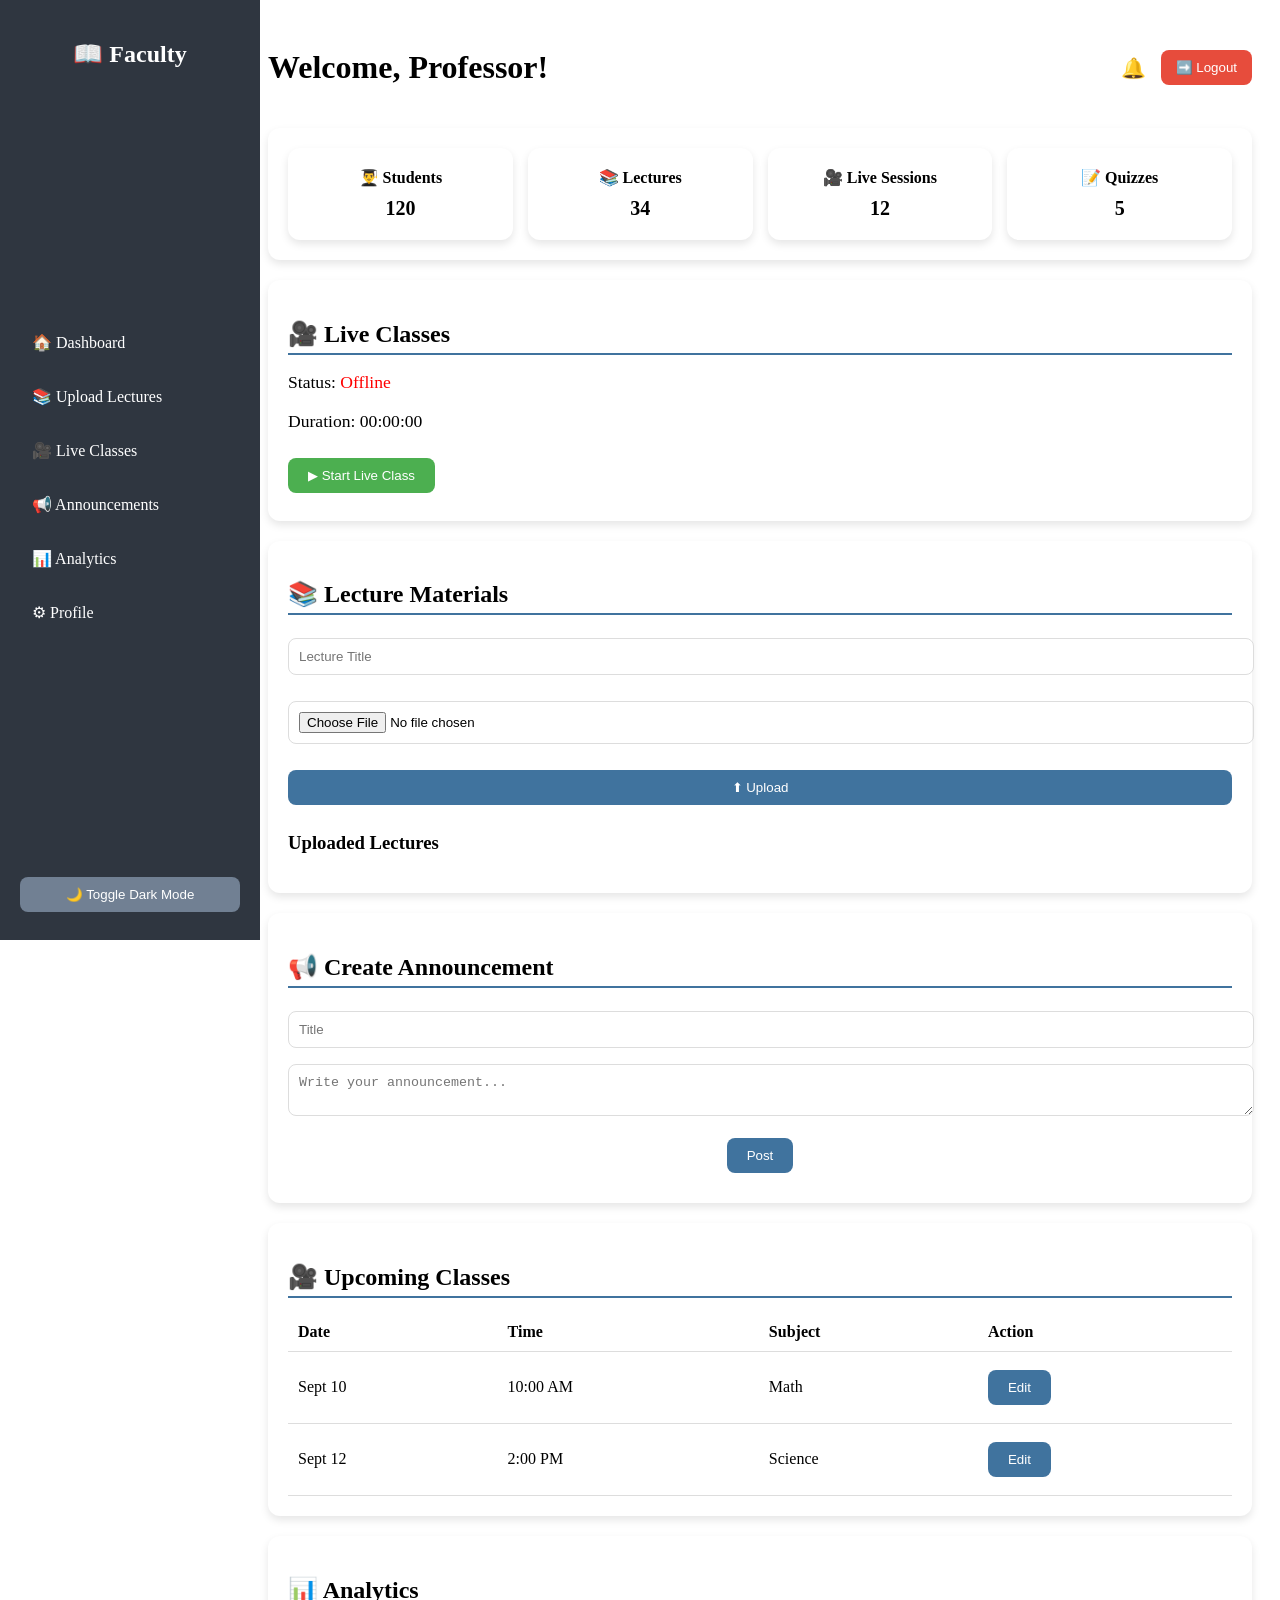
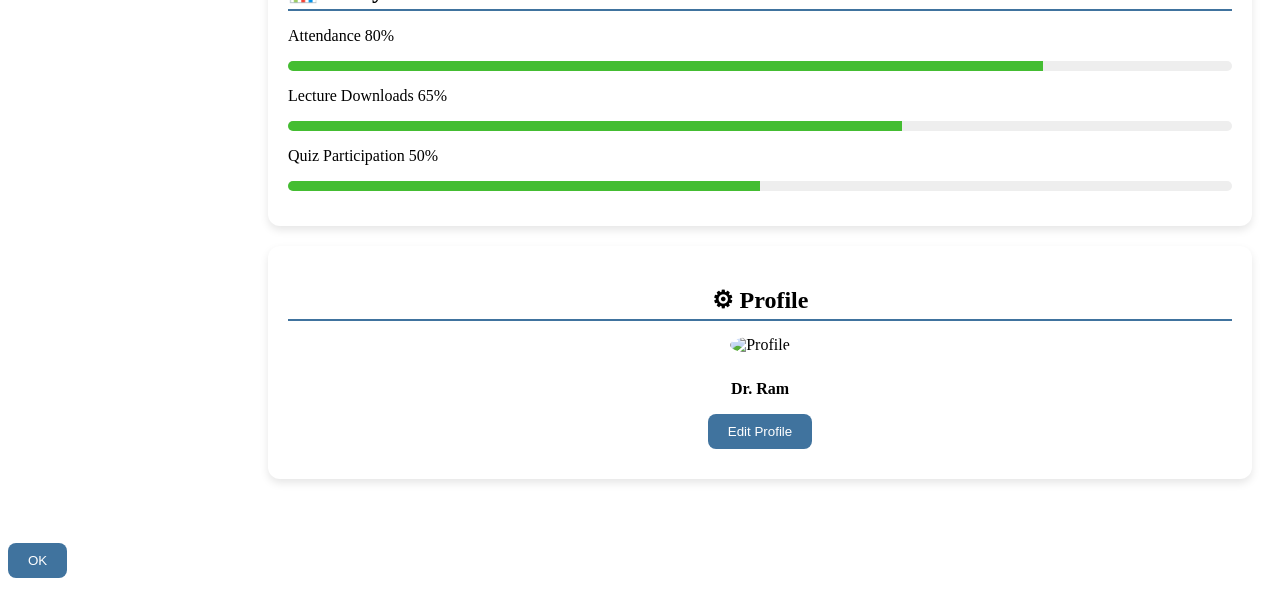
==== faculty.html @ fdef92e0 "Added role-based dashboards with logout & live class features" ====
<!DOCTYPE html>
<html lang="en">
<head>
  <meta charset="UTF-8">
  <meta name="viewport" content="width=device-width, initial-scale=1.0">
  <title>Faculty Dashboard</title>
  <link rel="stylesheet" href="faculty.css">
</head>
<body class="faculty-page">
  <div class="dashboard">
    <!-- Sidebar -->
    <aside class="sidebar">
      <h2>📖 Faculty</h2>
      <ul>
        <li><a href="#dashboard">🏠 Dashboard</a></li>
        <li><a href="#lecture-materials">📚 Upload Lectures</a></li>
        <li><a href="#live-management">🎥 Live Classes</a></li>
        <li><a href="#announcements">📢 Announcements</a></li>
        <li><a href="#analytics">📊 Analytics</a></li>
        <li><a href="#profile">⚙ Profile</a></li>
      </ul>
      <button id="darkToggle">🌙 Toggle Dark Mode</button>
    </aside>

    <!-- Main content -->
    <main class="main-content">
      <header>
        <h1>Welcome, Professor!</h1>
        <div class="header-right">
          <span class="bell">🔔</span>
          <button class="logout-btn">➡️ Logout</button>
        </div>
      </header>

      <!-- Quick Stats -->
      <section class="stats" id="dashboard">
        <div class="stat-card" data-target="#profile">👨‍🎓 Students <span>120</span></div>
        <div class="stat-card" data-target="#lecture-materials">📚 Lectures <span>34</span></div>
        <div class="stat-card" data-target="#live-management">🎥 Live Sessions <span>12</span></div>
        <div class="stat-card" data-target="#announcements">📝 Quizzes <span>5</span></div>
      </section>

      <!-- Live Lecture Management -->
      <section class="live-management" id="live-management">
        <h2>🎥 Live Classes</h2>
        <p>Status: <span id="live-status-faculty" class="status-offline">Offline</span></p>
        <p id="live-timer" class="hidden">Duration: 00:00:00</p>
        <button id="live-toggle-btn">▶ Start Live Class</button>
      </section>
      
      <!-- Lecture Upload & Download -->
      <section class="lecture-materials" id="lecture-materials">
        <h2>📚 Lecture Materials</h2>
        <form id="lecture-upload-form" class="upload-form">
          <input type="text" id="lecture-title" placeholder="Lecture Title" required>
          <input type="file" id="lecture-file" accept=".pdf,.ppt,.pptx" required>
          <button type="submit" class="upload-btn">⬆ Upload</button>
        </form>
        <h3>Uploaded Lectures</h3>
        <ul id="faculty-lectures-list" class="lecture-list">
          <!-- Lectures will be dynamically loaded here -->
        </ul>
      </section>

      <!-- Announcements -->
      <section class="announcements" id="announcements">
        <h2>📢 Create Announcement</h2>
        <input type="text" placeholder="Title">
        <textarea placeholder="Write your announcement..."></textarea>
        <button>Post</button>
      </section>

      <!-- Upcoming Classes -->
      <section class="classes">
        <h2>🎥 Upcoming Classes</h2>
        <table>
          <tr><th>Date</th><th>Time</th><th>Subject</th><th>Action</th></tr>
          <tr><td>Sept 10</td><td>10:00 AM</td><td>Math</td><td><button>Edit</button></td></tr>
          <tr><td>Sept 12</td><td>2:00 PM</td><td>Science</td><td><button>Edit</button></td></tr>
        </table>
      </section>

      <!-- Analytics -->
      <section class="analytics" id="analytics">
        <h2>📊 Analytics</h2>
        <div class="progress">
          <p>Attendance 80%</p>
          <div class="bar"><div style="width:80%"></div></div>
        </div>
        <div class="progress">
          <p>Lecture Downloads 65%</p>
          <div class="bar"><div style="width:65%"></div></div>
        </div>
        <div class="progress">
          <p>Quiz Participation 50%</p>
          <div class="bar"><div style="width:50%"></div></div>
        </div>
      </section>

      <!-- Profile -->
      <section class="profile" id="profile">
        <h2>⚙ Profile</h2>
        <img src="https://imgs.search.brave.com/VrqS3qojAHIhRjUX4FUhISSCYSId-YHRjrufk0AjfTU/rs:fit:500:0:1:0/g:ce/aHR0cHM6Ly90NC5m/dGNkbi5uZXQvanBn/LzA1LzExLzU1Lzg5/LzM2MF9GXzUxMTU1/ODkzOV95ZEQwSmZu/ajV3RGdIU25RcjdU/d0NJY3BZVk55cVRL/Ny5qcGc" alt="Profile">
        <p><strong>Dr. Ram</strong></p>
        <button>Edit Profile</button>
      </section>
    </main>
  </div>
  <!-- Message Modal -->
  <div id="message-modal" class="modal">
    <div class="modal-content">
      <p id="modal-text"></p>
      <button onclick="closeModal()">OK</button>
    </div>
  </div>
  <script src="script.js"></script>
  <script>
    // Dark mode toggle
    const toggle = document.getElementById('darkToggle');
    toggle.addEventListener('click', () => {
      document.body.classList.toggle('dark');
    });
  </script>
</body>
</html>
---- faculty.css ----
#faculty.css

/* General Layout */
body {
  margin: 0;
  font-family: Arial, sans-serif;
  background: #f5f6fa;
  color: #333;
  display: flex;
}

.dashboard {
  display: flex;
  width: 100%;
}

/* Sidebar */
.sidebar {
  width: 220px;
  background: #2f3640;
  color: #fff;
  height: 100vh;
  padding: 20px;
  position: fixed;
  top: 0; left: 0;
  display: flex;
  flex-direction: column;
  justify-content: space-between;
}

.sidebar h2 {
  text-align: center;
  margin-bottom: 30px;
}

.sidebar ul {
  list-style: none;
  padding: 0;
}

.sidebar ul li {
  margin: 15px 0;
}

.sidebar ul li a {
  text-decoration: none;
  color: #fff;
  font-size: 16px;
  display: block;
  padding: 8px;
  border-radius: 8px;
  transition: background 0.3s;
}

.sidebar ul li a:hover {
  background: #40739e;
}

#darkToggle {
  margin-top: 20px;
  padding: 10px;
  border: none;
  border-radius: 8px;
  background: #718093;
  color: #fff;
  cursor: pointer;
}

#darkToggle:hover {
  background: #44bd32;
}

/* Main Content */
.main-content {
  margin-left: 240px;
  padding: 20px;
  width: calc(100% - 240px);
}

header {
  display: flex;
  justify-content: space-between;
  align-items: center;
  margin-bottom: 20px;
}

.header-right {
  display: flex;
  align-items: center;
  gap: 15px;
}

.logout-btn {
  background: #e74c3c;
  color: white;
  border: none;
  padding: 10px 15px;
  border-radius: 8px;
  cursor: pointer;
  text-align: center;
}

/* Stats */
.stats {
  display: flex;
  gap: 15px;
  margin-bottom: 20px;
}

.stat-card {
  flex: 1;
  padding: 20px;
  background: #fff;
  border-radius: 12px;
  box-shadow: 0 4px 8px rgba(0,0,0,0.1);
  text-align: center;
  font-weight: bold;
  cursor: pointer;
}

.stat-card span {
  display: block;
  font-size: 20px;
  margin-top: 10px;
}

/* Sections */
section {
  background: #fff;
  margin-bottom: 20px;
  padding: 20px;
  border-radius: 12px;
  box-shadow: 0 4px 8px rgba(0,0,0,0.1);
}

section h2 {
  margin-bottom: 15px;
}

/* Forms */
input, textarea, button {
  width: 100%;
  padding: 10px;
  margin: 8px 0;
  border: 1px solid #ddd;
  border-radius: 8px;
}

/* Make normal buttons auto-sized instead of 100% */
button {
  width: auto;
  padding: 10px 20px;
  margin: 8px 0;
  border: none;
  border-radius: 8px;
  background: #40739e;
  color: #fff;
  cursor: pointer;
  display: inline-block;
}

/* Center specific buttons inside profile & announcements */
.profile button,
.announcements button {
  display: block;
  margin: 10px auto; /* centers button */
}

button:hover {
  background: #273c75;
}

/* Table */
table {
  width: 100%;
  border-collapse: collapse;
}

th, td {
  border-bottom: 1px solid #ddd;
  padding: 10px;
  text-align: left;
}

/* Analytics Progress Bars */
.progress {
  margin: 15px 0;
}

.bar {
  width: 100%;
  background: #eee;
  border-radius: 10px;
  overflow: hidden;
}

.bar div {
  height: 10px;
  background: #44bd32;
}

/* Profile */
.profile {
  text-align: center;
}

.profile img {
  border-radius: 50%;
  margin-bottom: 10px;
}

/* Dark Mode */
.dark {
  background: #2f3640;
  color: #f5f6fa;
}

.dark .sidebar {
  background: #1e272e;
}

.dark section,
.dark .stat-card {
  background: #353b48;
  color: #f5f6fa;
}
.sidebar ul li a {
  text-decoration: none;
  color: #fff;
  font-size: 16px;
  display: block;
  padding: 10px 12px;
  border-radius: 8px;
  transition: all 0.3s ease;
}

.sidebar ul li a:hover {
  background: #40739e;
  padding-left: 18px; /* little slide effect */
  cursor: pointer;
}
.header-icons {
  float: right;
  margin-top: -35px;
}

.bell {
  font-size: 20px;
  cursor: pointer;
  transition: transform 0.2s;
}

.bell:hover {
  transform: scale(1.2);
}
section h2 {
  margin-bottom: 15px;
  border-bottom: 2px solid #40739e;
  padding-bottom: 5px;
}
.stat-card:hover, section:hover {
  box-shadow: 0 6px 12px rgba(0,0,0,0.2);
  transform: translateY(-3px);
  transition: all 0.3s ease;
}

/* New Faculty CSS */
.live-management p {
    font-size: 1.1rem;
    font-weight: 500;
}
.live-management button {
    background-color: #4CAF50;
    color: white;
}
.live-management button.end-live {
    background-color: #f44336;
}
.upload-form {
    display: flex;
    flex-direction: column;
    gap: 10px;
    margin-top: 15px;
}
.lecture-list {
    list-style: none;
    padding: 0;
    margin-top: 15px;
}
.lecture-list li {
    display: flex;
    justify-content: space-between;
    align-items: center;
    background-color: #f7f7f7;
    padding: 10px;
    margin-bottom: 10px;
    border-radius: 8px;
}
.download-btn {
    background-color: #2ecc71;
    color: white;
    padding: 5px 10px;
    border-radius: 5px;
    cursor: pointer;
}
.status-online {
  color: green;
}
.status-offline {
  color: red;
}
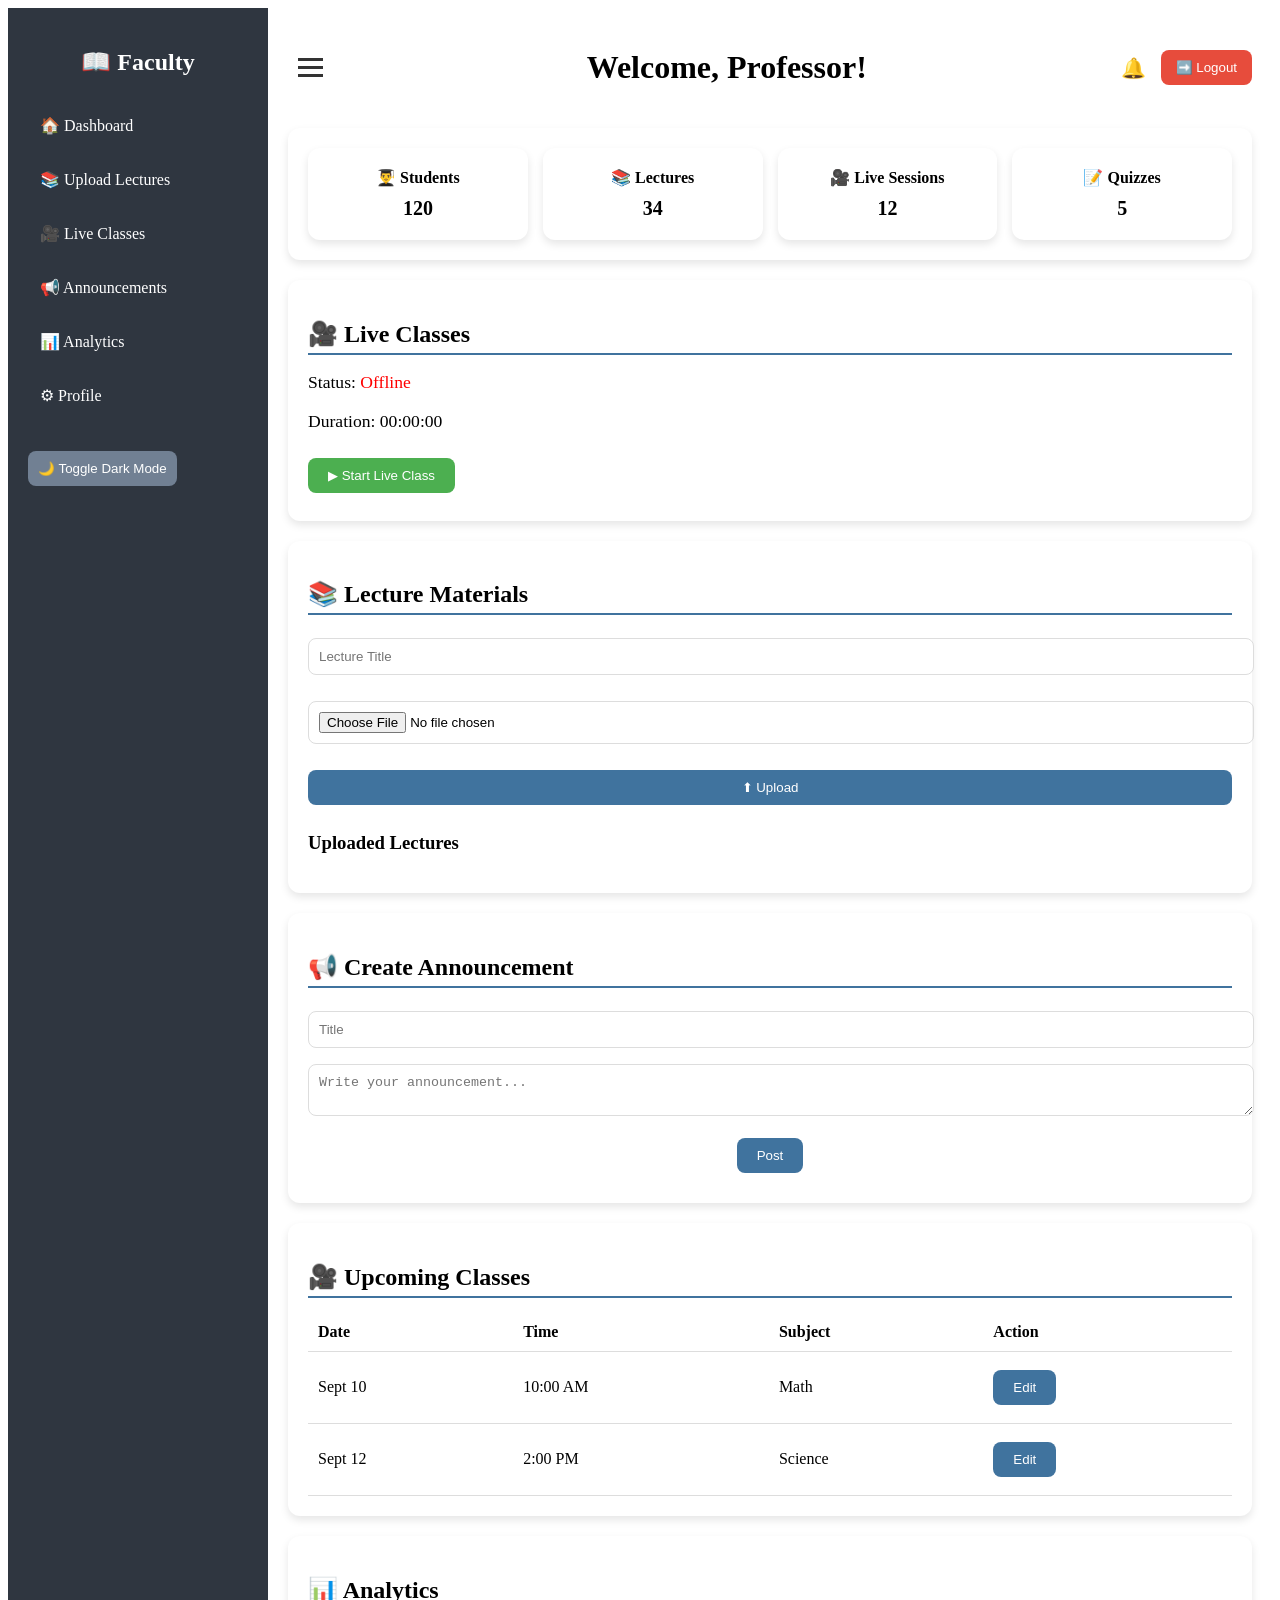
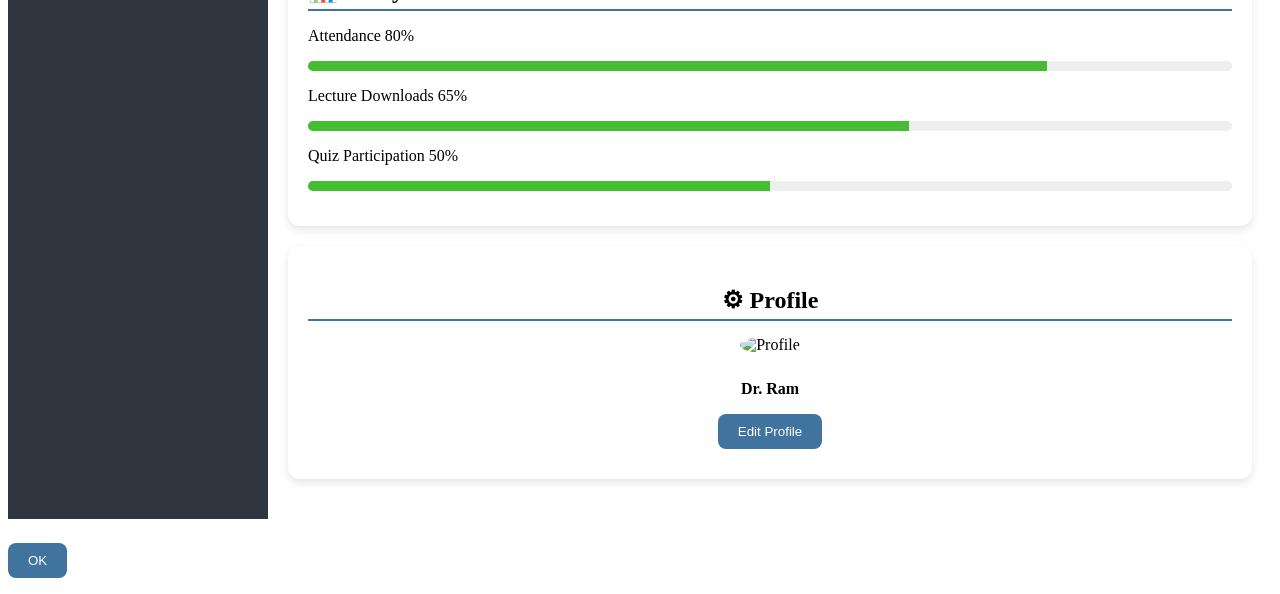
==== commit 7fa169bb: "Add files via upload" ====
--- a/faculty.html
+++ b/faculty.html
@@ -1,125 +1,117 @@
-<!DOCTYPE html>
-<html lang="en">
-<head>
-  <meta charset="UTF-8">
-  <meta name="viewport" content="width=device-width, initial-scale=1.0">
-  <title>Faculty Dashboard</title>
-  <link rel="stylesheet" href="faculty.css">
-</head>
-<body class="faculty-page">
-  <div class="dashboard">
-    <!-- Sidebar -->
-    <aside class="sidebar">
-      <h2>📖 Faculty</h2>
-      <ul>
-        <li><a href="#dashboard">🏠 Dashboard</a></li>
-        <li><a href="#lecture-materials">📚 Upload Lectures</a></li>
-        <li><a href="#live-management">🎥 Live Classes</a></li>
-        <li><a href="#announcements">📢 Announcements</a></li>
-        <li><a href="#analytics">📊 Analytics</a></li>
-        <li><a href="#profile">⚙ Profile</a></li>
-      </ul>
-      <button id="darkToggle">🌙 Toggle Dark Mode</button>
-    </aside>
-
-    <!-- Main content -->
-    <main class="main-content">
-      <header>
-        <h1>Welcome, Professor!</h1>
-        <div class="header-right">
-          <span class="bell">🔔</span>
-          <button class="logout-btn">➡️ Logout</button>
-        </div>
-      </header>
-
-      <!-- Quick Stats -->
-      <section class="stats" id="dashboard">
-        <div class="stat-card" data-target="#profile">👨‍🎓 Students <span>120</span></div>
-        <div class="stat-card" data-target="#lecture-materials">📚 Lectures <span>34</span></div>
-        <div class="stat-card" data-target="#live-management">🎥 Live Sessions <span>12</span></div>
-        <div class="stat-card" data-target="#announcements">📝 Quizzes <span>5</span></div>
-      </section>
-
-      <!-- Live Lecture Management -->
-      <section class="live-management" id="live-management">
-        <h2>🎥 Live Classes</h2>
-        <p>Status: <span id="live-status-faculty" class="status-offline">Offline</span></p>
-        <p id="live-timer" class="hidden">Duration: 00:00:00</p>
-        <button id="live-toggle-btn">▶ Start Live Class</button>
-      </section>
-      
-      <!-- Lecture Upload & Download -->
-      <section class="lecture-materials" id="lecture-materials">
-        <h2>📚 Lecture Materials</h2>
-        <form id="lecture-upload-form" class="upload-form">
-          <input type="text" id="lecture-title" placeholder="Lecture Title" required>
-          <input type="file" id="lecture-file" accept=".pdf,.ppt,.pptx" required>
-          <button type="submit" class="upload-btn">⬆ Upload</button>
-        </form>
-        <h3>Uploaded Lectures</h3>
-        <ul id="faculty-lectures-list" class="lecture-list">
-          <!-- Lectures will be dynamically loaded here -->
-        </ul>
-      </section>
-
-      <!-- Announcements -->
-      <section class="announcements" id="announcements">
-        <h2>📢 Create Announcement</h2>
-        <input type="text" placeholder="Title">
-        <textarea placeholder="Write your announcement..."></textarea>
-        <button>Post</button>
-      </section>
-
-      <!-- Upcoming Classes -->
-      <section class="classes">
-        <h2>🎥 Upcoming Classes</h2>
-        <table>
-          <tr><th>Date</th><th>Time</th><th>Subject</th><th>Action</th></tr>
-          <tr><td>Sept 10</td><td>10:00 AM</td><td>Math</td><td><button>Edit</button></td></tr>
-          <tr><td>Sept 12</td><td>2:00 PM</td><td>Science</td><td><button>Edit</button></td></tr>
-        </table>
-      </section>
-
-      <!-- Analytics -->
-      <section class="analytics" id="analytics">
-        <h2>📊 Analytics</h2>
-        <div class="progress">
-          <p>Attendance 80%</p>
-          <div class="bar"><div style="width:80%"></div></div>
-        </div>
-        <div class="progress">
-          <p>Lecture Downloads 65%</p>
-          <div class="bar"><div style="width:65%"></div></div>
-        </div>
-        <div class="progress">
-          <p>Quiz Participation 50%</p>
-          <div class="bar"><div style="width:50%"></div></div>
-        </div>
-      </section>
-
-      <!-- Profile -->
-      <section class="profile" id="profile">
-        <h2>⚙ Profile</h2>
-        <img src="https://imgs.search.brave.com/VrqS3qojAHIhRjUX4FUhISSCYSId-YHRjrufk0AjfTU/rs:fit:500:0:1:0/g:ce/aHR0cHM6Ly90NC5m/dGNkbi5uZXQvanBn/LzA1LzExLzU1Lzg5/LzM2MF9GXzUxMTU1/ODkzOV95ZEQwSmZu/ajV3RGdIU25RcjdU/d0NJY3BZVk55cVRL/Ny5qcGc" alt="Profile">
-        <p><strong>Dr. Ram</strong></p>
-        <button>Edit Profile</button>
-      </section>
-    </main>
-  </div>
-  <!-- Message Modal -->
-  <div id="message-modal" class="modal">
-    <div class="modal-content">
-      <p id="modal-text"></p>
-      <button onclick="closeModal()">OK</button>
-    </div>
-  </div>
-  <script src="script.js"></script>
-  <script>
-    // Dark mode toggle
-    const toggle = document.getElementById('darkToggle');
-    toggle.addEventListener('click', () => {
-      document.body.classList.toggle('dark');
-    });
-  </script>
-</body>
+<!DOCTYPE html>
+<html lang="en">
+<head>
+  <meta charset="UTF-8">
+  <meta name="viewport" content="width=device-width, initial-scale=1.0">
+  <title>Faculty Dashboard</title>
+  <link rel="stylesheet" href="faculty.css">
+</head>
+<body class="faculty-page">
+  <div class="dashboard">
+    <aside class="sidebar">
+      <h2>📖 Faculty</h2>
+      <ul>
+        <li><a href="#dashboard">🏠 Dashboard</a></li>
+        <li><a href="#lecture-materials">📚 Upload Lectures</a></li>
+        <li><a href="#live-management">🎥 Live Classes</a></li>
+        <li><a href="#announcements">📢 Announcements</a></li>
+        <li><a href="#analytics">📊 Analytics</a></li>
+        <li><a href="#profile">⚙ Profile</a></li>
+      </ul>
+      <button id="darkToggle">🌙 Toggle Dark Mode</button>
+    </aside>
+
+    <main class="main-content">
+      <header>
+        <div class="menu-toggle">
+          <div class="hamburger"></div>
+        </div>
+        <h1>Welcome, Professor!</h1>
+        <div class="header-right">
+          <span class="bell">🔔</span>
+          <button class="logout-btn" id="logout-btn-faculty">➡️ Logout</button>
+        </div>
+      </header>
+
+      <section class="stats" id="dashboard">
+        <div class="stat-card" data-target="#profile">👨‍🎓 Students <span>120</span></div>
+        <div class="stat-card" data-target="#lecture-materials">📚 Lectures <span>34</span></div>
+        <div class="stat-card" data-target="#live-management">🎥 Live Sessions <span>12</span></div>
+        <div class="stat-card" data-target="#announcements">📝 Quizzes <span>5</span></div>
+      </section>
+
+      <section class="live-management" id="live-management">
+        <h2>🎥 Live Classes</h2>
+        <p>Status: <span id="live-status-faculty" class="status-offline">Offline</span></p>
+        <p id="live-timer" class="hidden">Duration: 00:00:00</p>
+        <button id="live-toggle-btn">▶ Start Live Class</button>
+      </section>
+      
+      <section class="lecture-materials" id="lecture-materials">
+        <h2>📚 Lecture Materials</h2>
+        <form id="lecture-upload-form" class="upload-form">
+          <input type="text" id="lecture-title" placeholder="Lecture Title" required>
+          <input type="file" id="lecture-file" accept=".pdf,.ppt,.pptx" required>
+          <button type="submit" class="upload-btn">⬆ Upload</button>
+        </form>
+        <h3>Uploaded Lectures</h3>
+        <ul id="faculty-lectures-list" class="lecture-list">
+          </ul>
+      </section>
+
+      <section class="announcements" id="announcements">
+        <h2>📢 Create Announcement</h2>
+        <input type="text" placeholder="Title">
+        <textarea placeholder="Write your announcement..."></textarea>
+        <button>Post</button>
+      </section>
+
+      <section class="classes">
+        <h2>🎥 Upcoming Classes</h2>
+        <table>
+          <tr><th>Date</th><th>Time</th><th>Subject</th><th>Action</th></tr>
+          <tr><td>Sept 10</td><td>10:00 AM</td><td>Math</td><td><button>Edit</button></td></tr>
+          <tr><td>Sept 12</td><td>2:00 PM</td><td>Science</td><td><button>Edit</button></td></tr>
+        </table>
+      </section>
+
+      <section class="analytics" id="analytics">
+        <h2>📊 Analytics</h2>
+        <div class="progress">
+          <p>Attendance 80%</p>
+          <div class="bar"><div style="width:80%"></div></div>
+        </div>
+        <div class="progress">
+          <p>Lecture Downloads 65%</p>
+          <div class="bar"><div style="width:65%"></div></div>
+        </div>
+        <div class="progress">
+          <p>Quiz Participation 50%</p>
+          <div class="bar"><div style="width:50%"></div></div>
+        </div>
+      </section>
+
+      <section class="profile" id="profile">
+        <h2>⚙ Profile</h2>
+        <img src="https://imgs.search.brave.com/VrqS3qojAHIhRjUX4FUhISSCYSId-YHRjrufk0AjfTU/rs:fit:500:0:1:0/g:ce/aHR0cHM6Ly90NC5m/dGNkbi5uZXQvanBn/LzA1LzExLzU1Lzg5/LzM2MF9GXzUxMTU1/ODkzOV95ZEQwSmZu/ajV3RGdIU25RcjdU/d0NJY3BZVk55cVRL/Ny5qcGc" alt="Profile">
+        <p><strong>Dr. Ram</strong></p>
+        <button>Edit Profile</button>
+      </section>
+    </main>
+  </div>
+  <div id="message-modal" class="modal">
+    <div class="modal-content">
+      <p id="modal-text"></p>
+      <button onclick="closeModal()">OK</button>
+    </div>
+  </div>
+  <script src="script.js"></script>
+  <script>
+    // Dark mode toggle
+    const toggle = document.getElementById('darkToggle');
+    toggle.addEventListener('click', () => {
+      document.body.classList.toggle('dark');
+    });
+  </script>
+</body>
 </html>
--- a/faculty.css
+++ b/faculty.css
@@ -1,311 +1,385 @@
-#faculty.css
-
-/* General Layout */
-body {
-  margin: 0;
-  font-family: Arial, sans-serif;
-  background: #f5f6fa;
-  color: #333;
-  display: flex;
-}
-
-.dashboard {
-  display: flex;
-  width: 100%;
-}
-
-/* Sidebar */
-.sidebar {
-  width: 220px;
-  background: #2f3640;
-  color: #fff;
-  height: 100vh;
-  padding: 20px;
-  position: fixed;
-  top: 0; left: 0;
-  display: flex;
-  flex-direction: column;
-  justify-content: space-between;
-}
-
-.sidebar h2 {
-  text-align: center;
-  margin-bottom: 30px;
-}
-
-.sidebar ul {
-  list-style: none;
-  padding: 0;
-}
-
-.sidebar ul li {
-  margin: 15px 0;
-}
-
-.sidebar ul li a {
-  text-decoration: none;
-  color: #fff;
-  font-size: 16px;
-  display: block;
-  padding: 8px;
-  border-radius: 8px;
-  transition: background 0.3s;
-}
-
-.sidebar ul li a:hover {
-  background: #40739e;
-}
-
-#darkToggle {
-  margin-top: 20px;
-  padding: 10px;
-  border: none;
-  border-radius: 8px;
-  background: #718093;
-  color: #fff;
-  cursor: pointer;
-}
-
-#darkToggle:hover {
-  background: #44bd32;
-}
-
-/* Main Content */
-.main-content {
-  margin-left: 240px;
-  padding: 20px;
-  width: calc(100% - 240px);
-}
-
-header {
-  display: flex;
-  justify-content: space-between;
-  align-items: center;
-  margin-bottom: 20px;
-}
-
-.header-right {
-  display: flex;
-  align-items: center;
-  gap: 15px;
-}
-
-.logout-btn {
-  background: #e74c3c;
-  color: white;
-  border: none;
-  padding: 10px 15px;
-  border-radius: 8px;
-  cursor: pointer;
-  text-align: center;
-}
-
-/* Stats */
-.stats {
-  display: flex;
-  gap: 15px;
-  margin-bottom: 20px;
-}
-
-.stat-card {
-  flex: 1;
-  padding: 20px;
-  background: #fff;
-  border-radius: 12px;
-  box-shadow: 0 4px 8px rgba(0,0,0,0.1);
-  text-align: center;
-  font-weight: bold;
-  cursor: pointer;
-}
-
-.stat-card span {
-  display: block;
-  font-size: 20px;
-  margin-top: 10px;
-}
-
-/* Sections */
-section {
-  background: #fff;
-  margin-bottom: 20px;
-  padding: 20px;
-  border-radius: 12px;
-  box-shadow: 0 4px 8px rgba(0,0,0,0.1);
-}
-
-section h2 {
-  margin-bottom: 15px;
-}
-
-/* Forms */
-input, textarea, button {
-  width: 100%;
-  padding: 10px;
-  margin: 8px 0;
-  border: 1px solid #ddd;
-  border-radius: 8px;
-}
-
-/* Make normal buttons auto-sized instead of 100% */
-button {
-  width: auto;
-  padding: 10px 20px;
-  margin: 8px 0;
-  border: none;
-  border-radius: 8px;
-  background: #40739e;
-  color: #fff;
-  cursor: pointer;
-  display: inline-block;
-}
-
-/* Center specific buttons inside profile & announcements */
-.profile button,
-.announcements button {
-  display: block;
-  margin: 10px auto; /* centers button */
-}
-
-button:hover {
-  background: #273c75;
-}
-
-/* Table */
-table {
-  width: 100%;
-  border-collapse: collapse;
-}
-
-th, td {
-  border-bottom: 1px solid #ddd;
-  padding: 10px;
-  text-align: left;
-}
-
-/* Analytics Progress Bars */
-.progress {
-  margin: 15px 0;
-}
-
-.bar {
-  width: 100%;
-  background: #eee;
-  border-radius: 10px;
-  overflow: hidden;
-}
-
-.bar div {
-  height: 10px;
-  background: #44bd32;
-}
-
-/* Profile */
-.profile {
-  text-align: center;
-}
-
-.profile img {
-  border-radius: 50%;
-  margin-bottom: 10px;
-}
-
-/* Dark Mode */
-.dark {
-  background: #2f3640;
-  color: #f5f6fa;
-}
-
-.dark .sidebar {
-  background: #1e272e;
-}
-
-.dark section,
-.dark .stat-card {
-  background: #353b48;
-  color: #f5f6fa;
-}
-.sidebar ul li a {
-  text-decoration: none;
-  color: #fff;
-  font-size: 16px;
-  display: block;
-  padding: 10px 12px;
-  border-radius: 8px;
-  transition: all 0.3s ease;
-}
-
-.sidebar ul li a:hover {
-  background: #40739e;
-  padding-left: 18px; /* little slide effect */
-  cursor: pointer;
-}
-.header-icons {
-  float: right;
-  margin-top: -35px;
-}
-
-.bell {
-  font-size: 20px;
-  cursor: pointer;
-  transition: transform 0.2s;
-}
-
-.bell:hover {
-  transform: scale(1.2);
-}
-section h2 {
-  margin-bottom: 15px;
-  border-bottom: 2px solid #40739e;
-  padding-bottom: 5px;
-}
-.stat-card:hover, section:hover {
-  box-shadow: 0 6px 12px rgba(0,0,0,0.2);
-  transform: translateY(-3px);
-  transition: all 0.3s ease;
-}
-
-/* New Faculty CSS */
-.live-management p {
-    font-size: 1.1rem;
-    font-weight: 500;
-}
-.live-management button {
-    background-color: #4CAF50;
-    color: white;
-}
-.live-management button.end-live {
-    background-color: #f44336;
-}
-.upload-form {
-    display: flex;
-    flex-direction: column;
-    gap: 10px;
-    margin-top: 15px;
-}
-.lecture-list {
-    list-style: none;
-    padding: 0;
-    margin-top: 15px;
-}
-.lecture-list li {
-    display: flex;
-    justify-content: space-between;
-    align-items: center;
-    background-color: #f7f7f7;
-    padding: 10px;
-    margin-bottom: 10px;
-    border-radius: 8px;
-}
-.download-btn {
-    background-color: #2ecc71;
-    color: white;
-    padding: 5px 10px;
-    border-radius: 5px;
-    cursor: pointer;
-}
-.status-online {
-  color: green;
-}
-.status-offline {
-  color: red;
+#faculty.css
+
+/* General Layout */
+body {
+  margin: 0;
+  font-family: Arial, sans-serif;
+  background: #f5f6fa;
+  color: #333;
+  display: flex;
+  overflow-x: hidden;
+}
+
+.dashboard {
+  display: flex;
+  width: 100%;
+}
+
+/* Sidebar */
+.sidebar {
+  width: 220px;
+  background: #2f3640;
+  color: #fff;
+  min-height: 100vh;
+  padding: 20px;
+  transition: transform 0.3s ease-in-out;
+}
+
+.sidebar h2 {
+  text-align: center;
+  margin-bottom: 30px;
+}
+
+.sidebar ul {
+  list-style: none;
+  padding: 0;
+}
+
+.sidebar ul li {
+  margin: 15px 0;
+}
+
+.sidebar ul li a {
+  text-decoration: none;
+  color: #fff;
+  font-size: 16px;
+  display: block;
+  padding: 8px;
+  border-radius: 8px;
+  transition: background 0.3s;
+}
+
+.sidebar ul li a:hover {
+  background: #40739e;
+}
+
+#darkToggle {
+  margin-top: 20px;
+  padding: 10px;
+  border: none;
+  border-radius: 8px;
+  background: #718093;
+  color: #fff;
+  cursor: pointer;
+}
+
+#darkToggle:hover {
+  background: #44bd32;
+}
+
+/* Main Content */
+.main-content {
+  flex-grow: 1;
+  padding: 20px;
+  transition: margin-left 0.3s ease-in-out;
+}
+
+header {
+  display: flex;
+  justify-content: space-between;
+  align-items: center;
+  margin-bottom: 20px;
+}
+
+.header-right {
+  display: flex;
+  align-items: center;
+  gap: 15px;
+}
+
+.logout-btn {
+  background: #e74c3c;
+  color: white;
+  border: none;
+  padding: 10px 15px;
+  border-radius: 8px;
+  cursor: pointer;
+  text-align: center;
+}
+
+/* Stats */
+.stats {
+  display: flex;
+  gap: 15px;
+  margin-bottom: 20px;
+}
+
+.stat-card {
+  flex: 1;
+  padding: 20px;
+  background: #fff;
+  border-radius: 12px;
+  box-shadow: 0 4px 8px rgba(0,0,0,0.1);
+  text-align: center;
+  font-weight: bold;
+  cursor: pointer;
+}
+
+.stat-card span {
+  display: block;
+  font-size: 20px;
+  margin-top: 10px;
+}
+
+/* Sections */
+section {
+  background: #fff;
+  margin-bottom: 20px;
+  padding: 20px;
+  border-radius: 12px;
+  box-shadow: 0 4px 8px rgba(0,0,0,0.1);
+}
+
+section h2 {
+  margin-bottom: 15px;
+}
+
+/* Forms */
+input, textarea, button {
+  width: 100%;
+  padding: 10px;
+  margin: 8px 0;
+  border: 1px solid #ddd;
+  border-radius: 8px;
+}
+
+/* Make normal buttons auto-sized instead of 100% */
+button {
+  width: auto;
+  padding: 10px 20px;
+  margin: 8px 0;
+  border: none;
+  border-radius: 8px;
+  background: #40739e;
+  color: #fff;
+  cursor: pointer;
+  display: inline-block;
+}
+
+/* Center specific buttons inside profile & announcements */
+.profile button,
+.announcements button {
+  display: block;
+  margin: 10px auto; /* centers button */
+}
+
+button:hover {
+  background: #273c75;
+}
+
+/* Table */
+table {
+  width: 100%;
+  border-collapse: collapse;
+}
+
+th, td {
+  border-bottom: 1px solid #ddd;
+  padding: 10px;
+  text-align: left;
+}
+
+/* Analytics Progress Bars */
+.progress {
+  margin: 15px 0;
+}
+
+.bar {
+  width: 100%;
+  background: #eee;
+  border-radius: 10px;
+  overflow: hidden;
+}
+
+.bar div {
+  height: 10px;
+  background: #44bd32;
+}
+
+/* Profile */
+.profile {
+  text-align: center;
+}
+
+.profile img {
+  border-radius: 50%;
+  margin-bottom: 10px;
+}
+
+/* Dark Mode */
+.dark {
+  background: #2f3640;
+  color: #f5f6fa;
+}
+
+.dark .sidebar {
+  background: #1e272e;
+}
+
+.dark section,
+.dark .stat-card {
+  background: #353b48;
+  color: #f5f6fa;
+}
+.sidebar ul li a {
+  text-decoration: none;
+  color: #fff;
+  font-size: 16px;
+  display: block;
+  padding: 10px 12px;
+  border-radius: 8px;
+  transition: all 0.3s ease;
+}
+
+.sidebar ul li a:hover {
+  background: #40739e;
+  padding-left: 18px; /* little slide effect */
+  cursor: pointer;
+}
+.header-icons {
+  float: right;
+  margin-top: -35px;
+}
+
+.bell {
+  font-size: 20px;
+  cursor: pointer;
+  transition: transform 0.2s;
+}
+
+.bell:hover {
+  transform: scale(1.2);
+}
+section h2 {
+  margin-bottom: 15px;
+  border-bottom: 2px solid #40739e;
+  padding-bottom: 5px;
+}
+.stat-card:hover, section:hover {
+  box-shadow: 0 6px 12px rgba(0,0,0,0.2);
+  transform: translateY(-3px);
+  transition: all 0.3s ease;
+}
+
+/* New Faculty CSS */
+.live-management p {
+    font-size: 1.1rem;
+    font-weight: 500;
+}
+.live-management button {
+    background-color: #4CAF50;
+    color: white;
+}
+.live-management button.end-live {
+    background-color: #f44336;
+}
+.upload-form {
+    display: flex;
+    flex-direction: column;
+    gap: 10px;
+    margin-top: 15px;
+}
+.lecture-list {
+    list-style: none;
+    padding: 0;
+    margin-top: 15px;
+}
+.lecture-list li {
+    display: flex;
+    justify-content: space-between;
+    align-items: center;
+    background-color: #f7f7f7;
+    padding: 10px;
+    margin-bottom: 10px;
+    border-radius: 8px;
+}
+.download-btn {
+    background-color: #2ecc71;
+    color: white;
+    padding: 5px 10px;
+    border-radius: 5px;
+    cursor: pointer;
+}
+.status-online {
+  color: green;
+}
+.status-offline {
+  color: red;
+}
+
+/* Hamburger Menu Icon */
+.menu-toggle {
+    cursor: pointer;
+    font-size: 24px;
+    padding: 10px; /* Increase clickable area */
+}
+.menu-toggle .hamburger {
+    width: 25px;
+    height: 3px;
+    background-color: #333;
+    display: block;
+    position: relative;
+    transition: background-color 0.3s ease-in-out;
+}
+.menu-toggle .hamburger::before,
+.menu-toggle .hamburger::after {
+    content: '';
+    width: 25px;
+    height: 3px;
+    background-color: #333;
+    position: absolute;
+    transition: transform 0.3s ease-in-out;
+}
+.menu-toggle .hamburger::before {
+    top: -8px;
+}
+.menu-toggle .hamburger::after {
+    top: 8px;
+}
+.dark .menu-toggle .hamburger,
+.dark .menu-toggle .hamburger::before,
+.dark .menu-toggle .hamburger::after {
+    background-color: #fff;
+}
+
+/* Collapsed Sidebar Logic (Desktop) */
+body.sidebar-collapsed .sidebar {
+    width: 80px;
+}
+body.sidebar-collapsed .sidebar h2,
+body.sidebar-collapsed .sidebar ul {
+    display: none;
+}
+body.sidebar-collapsed .main-content {
+    margin-left: 80px;
+}
+body.sidebar-collapsed .menu-toggle .hamburger {
+    transform: rotate(45deg);
+    background-color: transparent;
+}
+body.sidebar-collapsed .menu-toggle .hamburger::before {
+    transform: rotate(90deg) translate(8px);
+}
+body.sidebar-collapsed .menu-toggle .hamburger::after {
+    transform: rotate(0deg) translate(0, 0);
+}
+
+
+/* Responsive Logic (Mobile) */
+@media (max-width: 768px) {
+    .sidebar {
+        position: fixed;
+        left: -220px;
+        z-index: 1000;
+        top: 0;
+        min-height: 100vh;
+        height: 100%;
+    }
+    .main-content {
+        width: 100%;
+        margin-left: 0;
+    }
+    body.sidebar-collapsed .sidebar {
+        transform: translateX(220px);
+    }
 }
